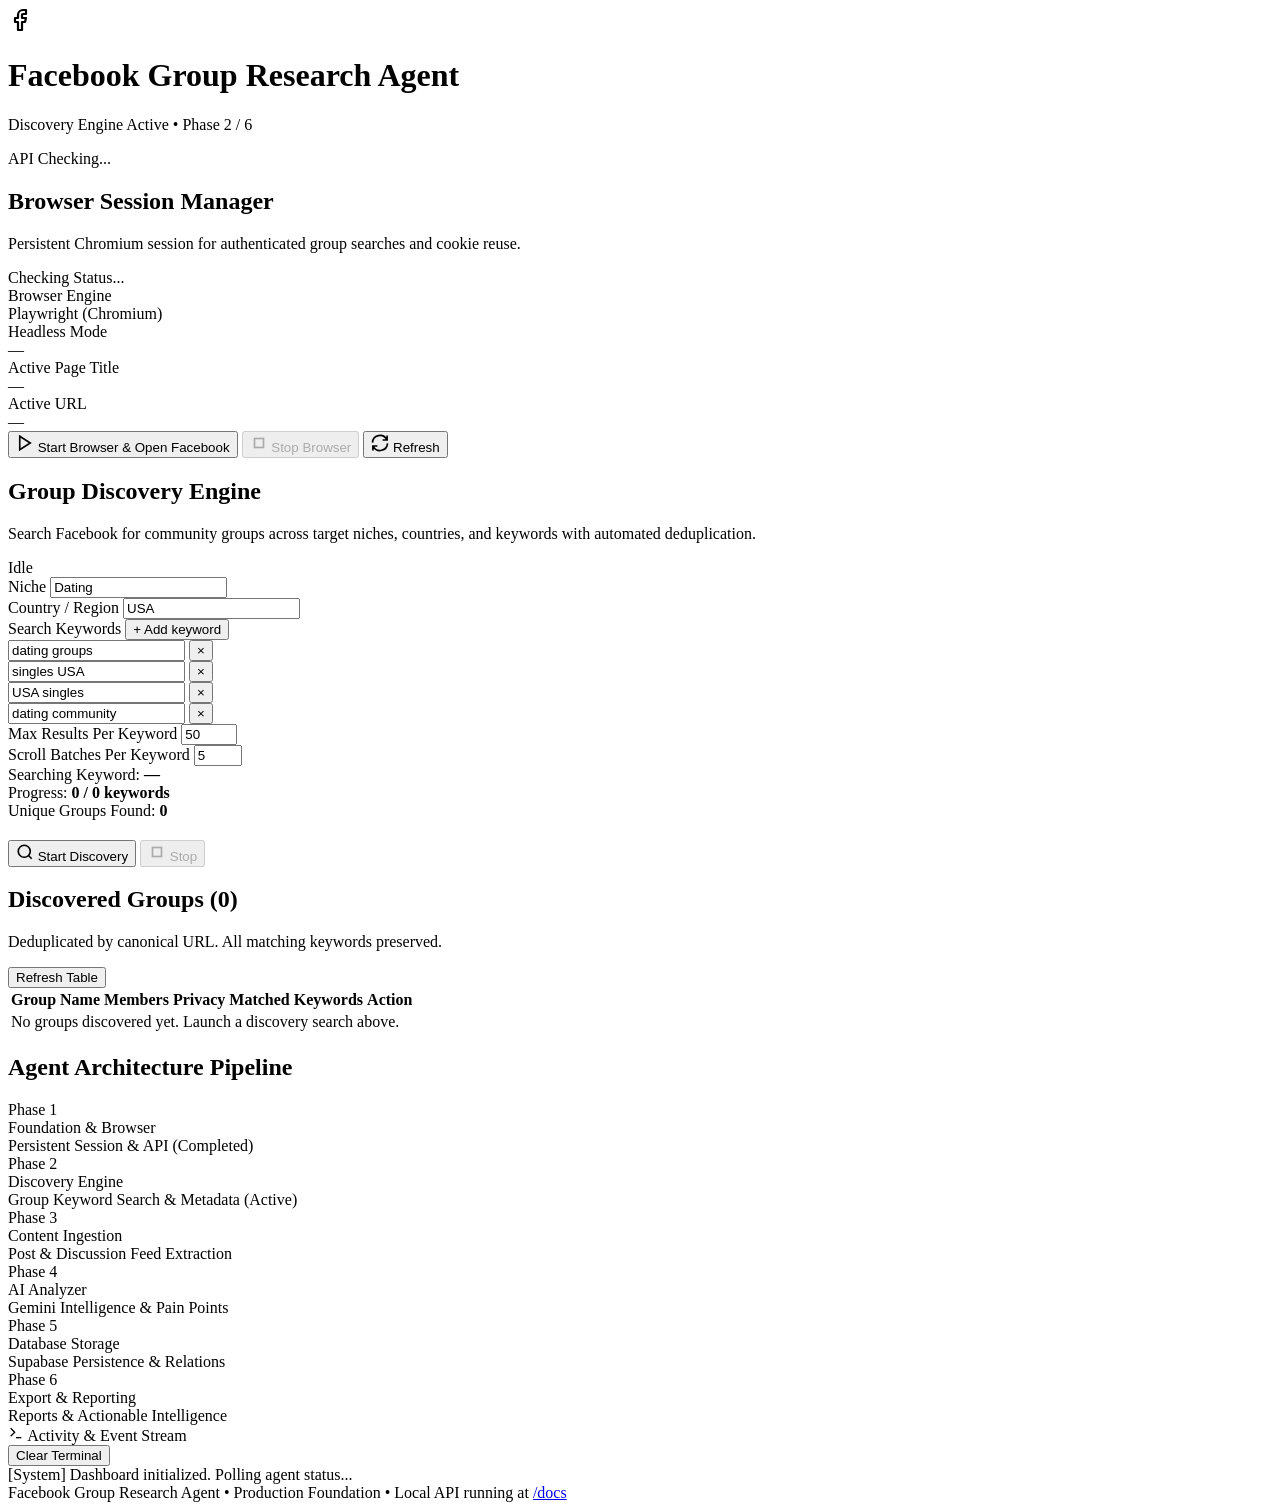
==== frontend/index.html @ 8c2fde2c "feat: Foundation and Facebook Group Discovery Engine (Prompt 1 & 2)" ====
<!DOCTYPE html>
<html lang="en">
<head>
  <meta charset="UTF-8">
  <meta name="viewport" content="width=device-width, initial-scale=1.0">
  <title>Facebook Group Research Agent - Control Dashboard</title>
  <link rel="preconnect" href="https://fonts.googleapis.com">
  <link rel="preconnect" href="https://fonts.gstatic.com" crossorigin>
  <link href="https://fonts.googleapis.com/css2?family=Plus+Jakarta+Sans:wght@400;500;600;700&family=JetBrains+Mono:wght@400;500&display=swap" rel="stylesheet">
  <link rel="stylesheet" href="/static/styles.css">
</head>
<body>
  <div class="app-layout">
    <!-- Header -->
    <header class="navbar">
      <div class="brand">
        <div class="brand-logo">
          <svg width="24" height="24" viewBox="0 0 24 24" fill="none" stroke="currentColor" stroke-width="2.2" stroke-linecap="round" stroke-linejoin="round">
            <path d="M18 2h-3a5 5 0 0 0-5 5v3H7v4h3v8h4v-8h3l1-4h-4V7a1 1 0 0 1 1-1h3z"></path>
          </svg>
        </div>
        <div>
          <h1 class="brand-title">Facebook Group Research Agent</h1>
          <p class="brand-subtitle">Discovery Engine Active • Phase 2 / 6</p>
        </div>
      </div>
      <div class="api-badge" id="api-health-badge">
        <span class="status-dot"></span>
        <span id="api-health-text">API Checking...</span>
      </div>
    </header>

    <!-- Main Content -->
    <main class="main-container">
      <!-- Browser Status Card (Prompt 1) -->
      <section class="card">
        <div class="card-header">
          <div>
            <h2 class="card-title">Browser Session Manager</h2>
            <p class="card-description">
              Persistent Chromium session for authenticated group searches and cookie reuse.
            </p>
          </div>
          <div class="badge-status" id="browser-indicator-badge">
            <span class="pulse-dot" id="pulse-dot"></span>
            <span id="browser-status-label">Checking Status...</span>
          </div>
        </div>

        <div class="metrics-grid">
          <div class="metric-box">
            <div class="metric-label">Browser Engine</div>
            <div class="metric-value">Playwright (Chromium)</div>
          </div>
          <div class="metric-box">
            <div class="metric-label">Headless Mode</div>
            <div class="metric-value" id="headless-status">—</div>
          </div>
          <div class="metric-box">
            <div class="metric-label">Active Page Title</div>
            <div class="metric-value truncate" id="active-title">—</div>
          </div>
          <div class="metric-box">
            <div class="metric-label">Active URL</div>
            <div class="metric-value truncate" id="active-url">—</div>
          </div>
        </div>

        <div class="action-bar">
          <button id="btn-start-browser" class="btn btn-primary">
            <svg width="18" height="18" viewBox="0 0 24 24" fill="none" stroke="currentColor" stroke-width="2.2">
              <polygon points="5 3 19 12 5 21 5 3"></polygon>
            </svg>
            <span>Start Browser & Open Facebook</span>
          </button>
          
          <button id="btn-stop-browser" class="btn btn-secondary" disabled>
            <svg width="18" height="18" viewBox="0 0 24 24" fill="none" stroke="currentColor" stroke-width="2.2">
              <rect x="6" y="6" width="12" height="12"></rect>
            </svg>
            <span>Stop Browser</span>
          </button>

          <button id="btn-refresh-status" class="btn btn-ghost">
            <svg width="18" height="18" viewBox="0 0 24 24" fill="none" stroke="currentColor" stroke-width="2.2">
              <path d="M21.5 2v6h-6M2.5 22v-6h6M2 11.5a10 10 0 0 1 18.8-4.3M22 12.5a10 10 0 0 1-18.8 4.2"/>
            </svg>
            <span>Refresh</span>
          </button>
        </div>
      </section>

      <!-- Group Discovery Configuration & Control (Prompt 2) -->
      <section class="card">
        <div class="card-header">
          <div>
            <h2 class="card-title">Group Discovery Engine</h2>
            <p class="card-description">
              Search Facebook for community groups across target niches, countries, and keywords with automated deduplication.
            </p>
          </div>
          <div class="badge-status" id="discovery-indicator-badge">
            <span class="pulse-dot" id="discovery-pulse-dot"></span>
            <span id="discovery-status-label">Idle</span>
          </div>
        </div>

        <form id="discovery-form" class="discovery-grid">
          <div class="form-group">
            <label class="form-label" for="input-niche">Niche</label>
            <input type="text" id="input-niche" class="form-input" placeholder="e.g. Dating, Fitness, Real Estate" value="Dating" required>
          </div>

          <div class="form-group">
            <label class="form-label" for="input-country">Country / Region</label>
            <input type="text" id="input-country" class="form-input" placeholder="e.g. USA, UK, Canada" value="USA" required>
          </div>

          <div class="form-group full-width">
            <div class="label-row">
              <label class="form-label">Search Keywords</label>
              <button type="button" id="btn-add-keyword" class="btn-text">+ Add keyword</button>
            </div>
            <div id="keywords-container" class="keywords-list">
              <div class="keyword-pill-item">
                <input type="text" class="form-input keyword-input" value="dating groups" required>
                <button type="button" class="btn-remove-kw" title="Remove">&times;</button>
              </div>
              <div class="keyword-pill-item">
                <input type="text" class="form-input keyword-input" value="singles USA" required>
                <button type="button" class="btn-remove-kw" title="Remove">&times;</button>
              </div>
              <div class="keyword-pill-item">
                <input type="text" class="form-input keyword-input" value="USA singles">
                <button type="button" class="btn-remove-kw" title="Remove">&times;</button>
              </div>
              <div class="keyword-pill-item">
                <input type="text" class="form-input keyword-input" value="dating community">
                <button type="button" class="btn-remove-kw" title="Remove">&times;</button>
              </div>
            </div>
          </div>

          <div class="form-group">
            <label class="form-label" for="input-max-results">Max Results Per Keyword</label>
            <input type="number" id="input-max-results" class="form-input" min="5" max="100" value="50">
          </div>

          <div class="form-group">
            <label class="form-label" for="input-scroll-count">Scroll Batches Per Keyword</label>
            <input type="number" id="input-scroll-count" class="form-input" min="1" max="20" value="5">
          </div>
        </form>

        <!-- Live Progress Banner -->
        <div id="discovery-progress-banner" class="progress-banner hidden">
          <div class="progress-details">
            <div>
              <span class="progress-sub">Searching Keyword:</span>
              <strong id="prog-current-keyword" class="progress-keyword">—</strong>
            </div>
            <div>
              <span class="progress-sub">Progress:</span>
              <strong id="prog-keywords-ratio">0 / 0 keywords</strong>
            </div>
            <div>
              <span class="progress-sub">Unique Groups Found:</span>
              <strong id="prog-groups-count" class="progress-count">0</strong>
            </div>
          </div>
          <div class="progress-track">
            <div id="progress-bar-fill" class="progress-fill" style="width: 0%;"></div>
          </div>
        </div>

        <div class="action-bar" style="margin-top: 1.25rem;">
          <button id="btn-start-discovery" class="btn btn-primary">
            <svg width="18" height="18" viewBox="0 0 24 24" fill="none" stroke="currentColor" stroke-width="2.2">
              <circle cx="11" cy="11" r="8"></circle>
              <line x1="21" y1="21" x2="16.65" y2="16.65"></line>
            </svg>
            <span>Start Discovery</span>
          </button>

          <button id="btn-stop-discovery" class="btn btn-secondary" disabled>
            <svg width="18" height="18" viewBox="0 0 24 24" fill="none" stroke="currentColor" stroke-width="2.2">
              <rect x="6" y="6" width="12" height="12"></rect>
            </svg>
            <span>Stop</span>
          </button>
        </div>
      </section>

      <!-- Discovered Groups Results Table -->
      <section class="card results-card">
        <div class="card-header">
          <div>
            <h2 class="card-title">Discovered Groups (<span id="results-count-badge">0</span>)</h2>
            <p class="card-description">
              Deduplicated by canonical URL. All matching keywords preserved.
            </p>
          </div>
          <button id="btn-refresh-results" class="btn-sm">Refresh Table</button>
        </div>

        <div class="table-container">
          <table class="data-table" id="groups-table">
            <thead>
              <tr>
                <th>Group Name</th>
                <th>Members</th>
                <th>Privacy</th>
                <th>Matched Keywords</th>
                <th>Action</th>
              </tr>
            </thead>
            <tbody id="groups-table-body">
              <tr class="empty-row">
                <td colspan="5">No groups discovered yet. Launch a discovery search above.</td>
              </tr>
            </tbody>
          </table>
        </div>
      </section>

      <!-- Architecture Pipeline Roadmap -->
      <section class="card roadmap-card">
        <h2 class="card-title">Agent Architecture Pipeline</h2>
        <div class="pipeline-steps">
          <div class="step-card completed">
            <div class="step-num">Phase 1</div>
            <div class="step-title">Foundation & Browser</div>
            <div class="step-desc">Persistent Session & API (Completed)</div>
          </div>
          <div class="step-card active">
            <div class="step-num">Phase 2</div>
            <div class="step-title">Discovery Engine</div>
            <div class="step-desc">Group Keyword Search & Metadata (Active)</div>
          </div>
          <div class="step-card upcoming">
            <div class="step-num">Phase 3</div>
            <div class="step-title">Content Ingestion</div>
            <div class="step-desc">Post & Discussion Feed Extraction</div>
          </div>
          <div class="step-card upcoming">
            <div class="step-num">Phase 4</div>
            <div class="step-title">AI Analyzer</div>
            <div class="step-desc">Gemini Intelligence & Pain Points</div>
          </div>
          <div class="step-card upcoming">
            <div class="step-num">Phase 5</div>
            <div class="step-title">Database Storage</div>
            <div class="step-desc">Supabase Persistence & Relations</div>
          </div>
          <div class="step-card upcoming">
            <div class="step-num">Phase 6</div>
            <div class="step-title">Export & Reporting</div>
            <div class="step-desc">Reports & Actionable Intelligence</div>
          </div>
        </div>
      </section>

      <!-- Live Terminal / Activity Log -->
      <section class="card terminal-card">
        <div class="terminal-header">
          <div class="terminal-title">
            <svg width="16" height="16" viewBox="0 0 24 24" fill="none" stroke="currentColor" stroke-width="2">
              <polyline points="4 17 10 11 4 5"></polyline>
              <line x1="12" y1="19" x2="20" y2="19"></line>
            </svg>
            <span>Activity & Event Stream</span>
          </div>
          <button id="btn-clear-logs" class="btn-sm">Clear Terminal</button>
        </div>
        <div id="terminal-output" class="terminal-body">
          <div class="log-entry info"><span class="log-time">[System]</span> Dashboard initialized. Polling agent status...</div>
        </div>
      </section>
    </main>

    <footer class="footer">
      Facebook Group Research Agent &bull; Production Foundation &bull; Local API running at <a href="/docs" target="_blank">/docs</a>
    </footer>
  </div>

  <script src="/static/app.js"></script>
</body>
</html>
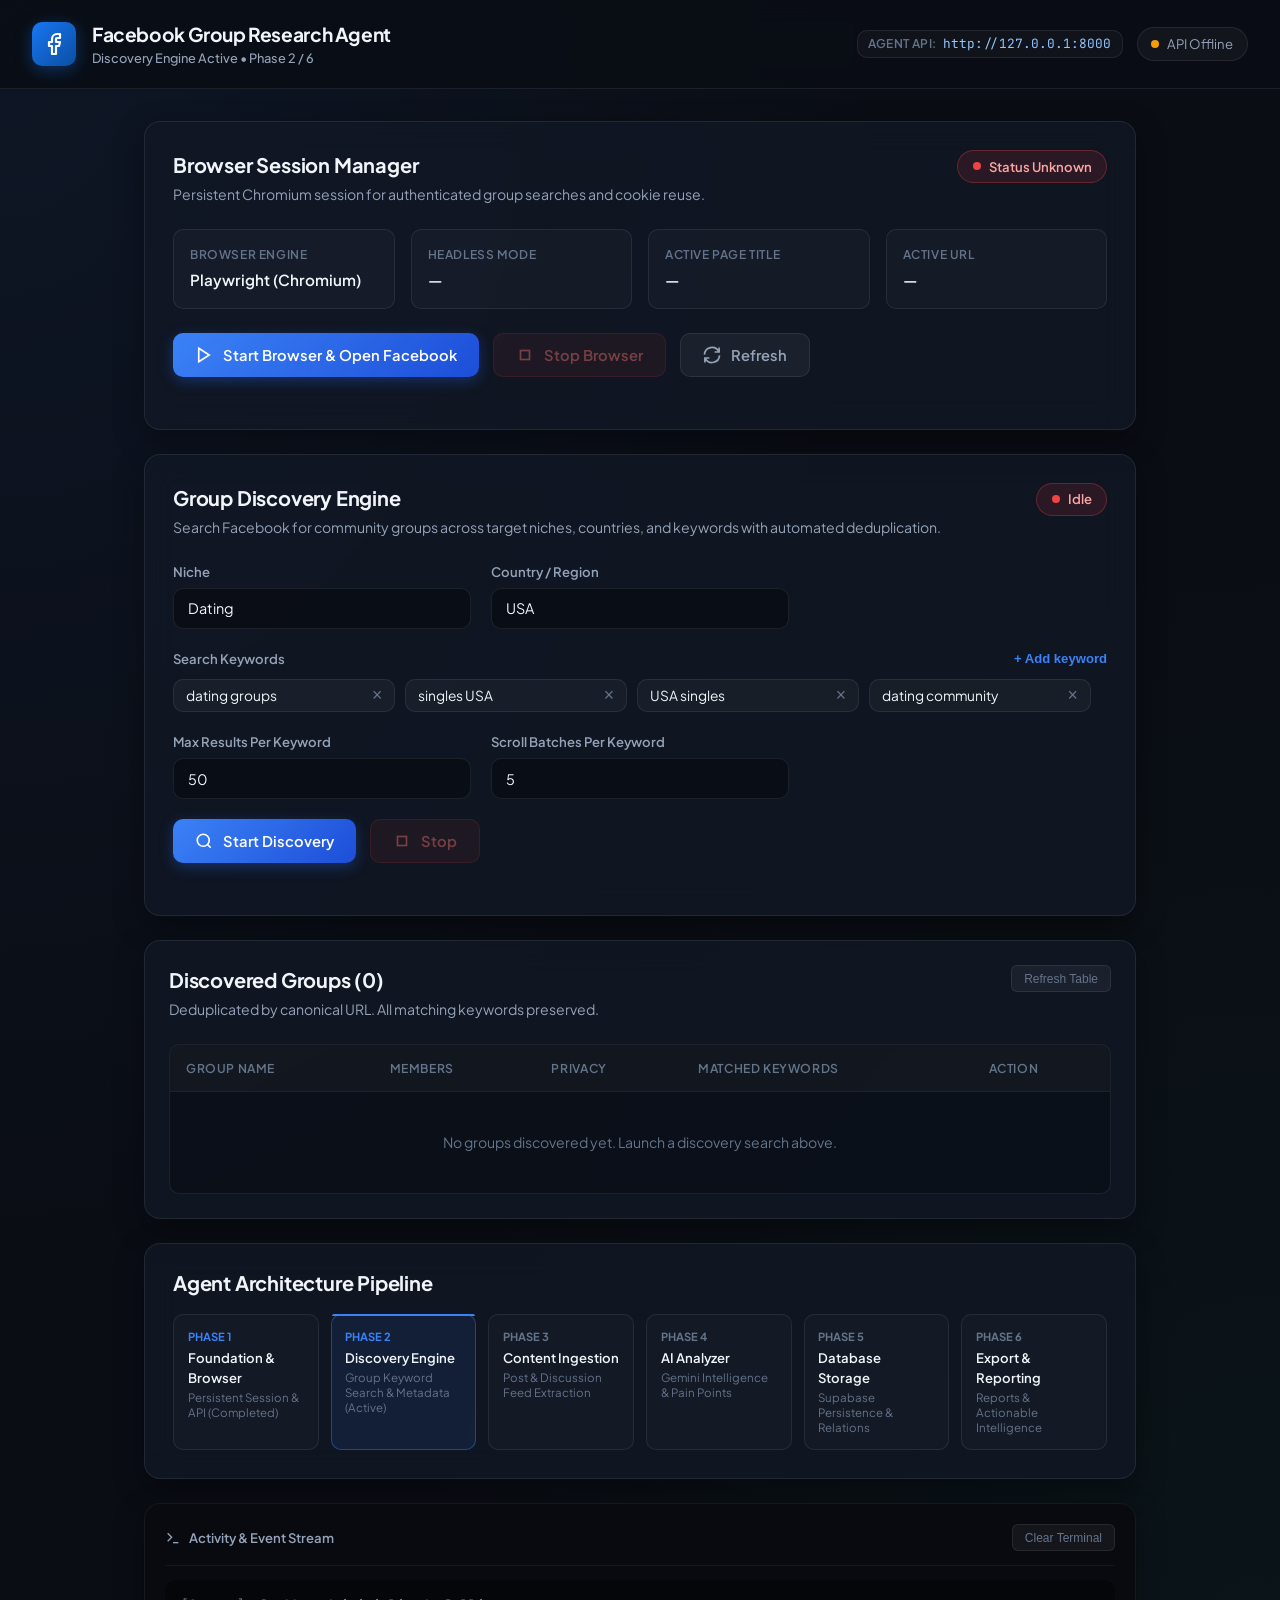
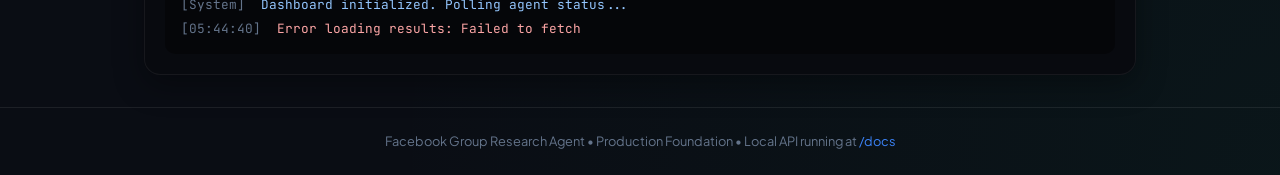
==== commit ccf60b4b: "fix(deployment): separate static frontend for Vercel and preserve persistent local browser agent" ====
--- a/frontend/index.html
+++ b/frontend/index.html
@@ -7,6 +7,7 @@
   <link rel="preconnect" href="https://fonts.googleapis.com">
   <link rel="preconnect" href="https://fonts.gstatic.com" crossorigin>
   <link href="https://fonts.googleapis.com/css2?family=Plus+Jakarta+Sans:wght@400;500;600;700&family=JetBrains+Mono:wght@400;500&display=swap" rel="stylesheet">
+  <link rel="stylesheet" href="styles.css">
   <link rel="stylesheet" href="/static/styles.css">
 </head>
 <body>
@@ -24,9 +25,15 @@
           <p class="brand-subtitle">Discovery Engine Active • Phase 2 / 6</p>
         </div>
       </div>
-      <div class="api-badge" id="api-health-badge">
-        <span class="status-dot"></span>
-        <span id="api-health-text">API Checking...</span>
+      <div class="header-controls">
+        <div class="api-endpoint-config">
+          <label for="input-api-base" class="api-label">Agent API:</label>
+          <input type="text" id="input-api-base" class="api-input" value="" placeholder="http://127.0.0.1:8000" title="Address of your local running agent server">
+        </div>
+        <div class="api-badge" id="api-health-badge">
+          <span class="status-dot"></span>
+          <span id="api-health-text">API Checking...</span>
+        </div>
       </div>
     </header>
 
@@ -283,6 +290,14 @@
     </footer>
   </div>
 
-  <script src="/static/app.js"></script>
+  <script src="app.js"></script>
+  <script>
+    // Fallback if not loaded via relative path
+    if (typeof checkHealth === 'undefined') {
+      const s = document.createElement('script');
+      s.src = '/static/app.js';
+      document.body.appendChild(s);
+    }
+  </script>
 </body>
 </html>
--- a/frontend/styles.css
+++ b/frontend/styles.css
@@ -0,0 +1,800 @@
+:root {
+  --bg-primary: #0a0d14;
+  --bg-secondary: #101622;
+  --bg-card: rgba(18, 24, 38, 0.75);
+  --border-subtle: rgba(255, 255, 255, 0.08);
+  --border-active: rgba(59, 130, 246, 0.4);
+  
+  --text-main: #f1f5f9;
+  --text-muted: #94a3b8;
+  --text-dim: #64748b;
+
+  --accent-blue: #3b82f6;
+  --accent-blue-hover: #2563eb;
+  --accent-cyan: #06b6d4;
+  --accent-green: #10b981;
+  --accent-red: #ef4444;
+  --accent-amber: #f59e0b;
+
+  --font-sans: 'Plus Jakarta Sans', -apple-system, BlinkMacSystemFont, sans-serif;
+  --font-mono: 'JetBrains Mono', monospace;
+  --radius-lg: 16px;
+  --radius-md: 10px;
+  --radius-sm: 6px;
+  --transition: all 0.2s cubic-bezier(0.16, 1, 0.3, 1);
+}
+
+* {
+  box-sizing: border-box;
+  margin: 0;
+  padding: 0;
+}
+
+body {
+  font-family: var(--font-sans);
+  background-color: var(--bg-primary);
+  background-image: 
+    radial-gradient(at 0% 0%, rgba(59, 130, 246, 0.08) 0px, transparent 50%),
+    radial-gradient(at 100% 100%, rgba(16, 185, 129, 0.05) 0px, transparent 50%);
+  color: var(--text-main);
+  min-height: 100vh;
+  line-height: 1.5;
+  -webkit-font-smoothing: antialiased;
+}
+
+.app-layout {
+  display: flex;
+  flex-direction: column;
+  min-height: 100vh;
+}
+
+/* Navbar */
+.navbar {
+  display: flex;
+  justify-content: space-between;
+  align-items: center;
+  padding: 1.25rem 2rem;
+  background: rgba(10, 13, 20, 0.85);
+  backdrop-filter: blur(12px);
+  border-bottom: 1px solid var(--border-subtle);
+  position: sticky;
+  top: 0;
+  z-index: 50;
+}
+
+.brand {
+  display: flex;
+  align-items: center;
+  gap: 1rem;
+}
+
+.brand-logo {
+  width: 44px;
+  height: 44px;
+  background: linear-gradient(135deg, #1877f2 0%, #0a4ea3 100%);
+  border-radius: var(--radius-md);
+  display: flex;
+  align-items: center;
+  justify-content: center;
+  color: #fff;
+  box-shadow: 0 4px 16px rgba(24, 119, 242, 0.35);
+}
+
+.brand-title {
+  font-size: 1.2rem;
+  font-weight: 700;
+  letter-spacing: -0.02em;
+}
+
+.brand-subtitle {
+  font-size: 0.8rem;
+  color: var(--text-muted);
+  font-weight: 500;
+}
+
+.header-controls {
+  display: flex;
+  align-items: center;
+  gap: 0.85rem;
+  flex-wrap: wrap;
+}
+
+.api-endpoint-config {
+  display: inline-flex;
+  align-items: center;
+  gap: 0.4rem;
+  background: rgba(255, 255, 255, 0.03);
+  border: 1px solid var(--border-subtle);
+  border-radius: var(--radius-md);
+  padding: 0.25rem 0.6rem;
+}
+
+.api-label {
+  font-size: 0.75rem;
+  color: var(--text-dim);
+  font-weight: 600;
+  text-transform: uppercase;
+  letter-spacing: 0.03em;
+}
+
+.api-input {
+  background: transparent;
+  border: none;
+  color: #93c5fd;
+  font-family: var(--font-mono);
+  font-size: 0.8rem;
+  outline: none;
+  width: 170px;
+}
+
+.api-badge {
+  display: inline-flex;
+  align-items: center;
+  gap: 0.5rem;
+  background: rgba(255, 255, 255, 0.04);
+  border: 1px solid var(--border-subtle);
+  padding: 0.4rem 0.85rem;
+  border-radius: 9999px;
+  font-size: 0.82rem;
+  color: var(--text-muted);
+}
+
+.status-dot {
+  width: 8px;
+  height: 8px;
+  border-radius: 50%;
+  background-color: var(--accent-amber);
+}
+
+.status-dot.active {
+  background-color: var(--accent-green);
+  box-shadow: 0 0 10px rgba(16, 185, 129, 0.8);
+}
+
+/* Main Container */
+.main-container {
+  flex: 1;
+  max-width: 1040px;
+  width: 100%;
+  margin: 2rem auto;
+  padding: 0 1.5rem;
+  display: flex;
+  flex-direction: column;
+  gap: 1.5rem;
+}
+
+/* Card Common */
+.card {
+  background: var(--bg-card);
+  border: 1px solid var(--border-subtle);
+  border-radius: var(--radius-lg);
+  padding: 1.75rem;
+  backdrop-filter: blur(16px);
+  box-shadow: 0 10px 30px rgba(0, 0, 0, 0.35);
+  transition: var(--transition);
+}
+
+.card:hover {
+  border-color: rgba(255, 255, 255, 0.12);
+}
+
+.card-header {
+  display: flex;
+  justify-content: space-between;
+  align-items: flex-start;
+  margin-bottom: 1.5rem;
+}
+
+.card-title {
+  font-size: 1.25rem;
+  font-weight: 700;
+  letter-spacing: -0.01em;
+}
+
+.card-description {
+  font-size: 0.88rem;
+  color: var(--text-muted);
+  margin-top: 0.25rem;
+}
+
+/* Status Badge */
+.badge-status {
+  display: inline-flex;
+  align-items: center;
+  gap: 0.5rem;
+  background: rgba(239, 68, 68, 0.12);
+  border: 1px solid rgba(239, 68, 68, 0.3);
+  color: #fca5a5;
+  padding: 0.35rem 0.9rem;
+  border-radius: 9999px;
+  font-size: 0.82rem;
+  font-weight: 600;
+}
+
+.badge-status.running {
+  background: rgba(16, 185, 129, 0.15);
+  border-color: rgba(16, 185, 129, 0.4);
+  color: #6ee7b7;
+}
+
+.pulse-dot {
+  width: 8px;
+  height: 8px;
+  border-radius: 50%;
+  background-color: var(--accent-red);
+}
+
+.badge-status.running .pulse-dot {
+  background-color: var(--accent-green);
+  box-shadow: 0 0 10px var(--accent-green);
+  animation: pulse 2s infinite;
+}
+
+@keyframes pulse {
+  0% { transform: scale(0.95); box-shadow: 0 0 0 0 rgba(16, 185, 129, 0.7); }
+  70% { transform: scale(1); box-shadow: 0 0 0 6px rgba(16, 185, 129, 0); }
+  100% { transform: scale(0.95); box-shadow: 0 0 0 0 rgba(16, 185, 129, 0); }
+}
+
+/* Metrics Grid */
+.metrics-grid {
+  display: grid;
+  grid-template-columns: repeat(auto-fit, minmax(200px, 1fr));
+  gap: 1rem;
+  margin-bottom: 1.5rem;
+}
+
+.metric-box {
+  background: rgba(255, 255, 255, 0.025);
+  border: 1px solid var(--border-subtle);
+  border-radius: var(--radius-md);
+  padding: 1rem;
+}
+
+.metric-label {
+  font-size: 0.75rem;
+  color: var(--text-dim);
+  text-transform: uppercase;
+  letter-spacing: 0.05em;
+  font-weight: 600;
+  margin-bottom: 0.3rem;
+}
+
+.metric-value {
+  font-size: 0.95rem;
+  font-weight: 600;
+  color: var(--text-main);
+}
+
+.truncate {
+  white-space: nowrap;
+  overflow: hidden;
+  text-overflow: ellipsis;
+}
+
+/* Action Bar */
+.action-bar {
+  display: flex;
+  flex-wrap: wrap;
+  gap: 0.85rem;
+  margin-bottom: 1.5rem;
+}
+
+.btn {
+  display: inline-flex;
+  align-items: center;
+  gap: 0.6rem;
+  padding: 0.75rem 1.4rem;
+  font-size: 0.92rem;
+  font-weight: 600;
+  font-family: inherit;
+  border-radius: var(--radius-md);
+  cursor: pointer;
+  border: none;
+  transition: var(--transition);
+}
+
+.btn:disabled {
+  opacity: 0.45;
+  cursor: not-allowed;
+  pointer-events: none;
+}
+
+.btn-primary {
+  background: linear-gradient(135deg, var(--accent-blue) 0%, #1d4ed8 100%);
+  color: #fff;
+  box-shadow: 0 4px 14px rgba(37, 99, 235, 0.35);
+}
+
+.btn-primary:hover:not(:disabled) {
+  background: linear-gradient(135deg, #2563eb 0%, #1e40af 100%);
+  transform: translateY(-1px);
+  box-shadow: 0 6px 20px rgba(37, 99, 235, 0.45);
+}
+
+.btn-secondary {
+  background: rgba(239, 68, 68, 0.15);
+  border: 1px solid rgba(239, 68, 68, 0.3);
+  color: #f87171;
+}
+
+.btn-secondary:hover:not(:disabled) {
+  background: rgba(239, 68, 68, 0.25);
+  transform: translateY(-1px);
+}
+
+.btn-ghost {
+  background: rgba(255, 255, 255, 0.05);
+  border: 1px solid var(--border-subtle);
+  color: var(--text-muted);
+}
+
+.btn-ghost:hover {
+  background: rgba(255, 255, 255, 0.1);
+  color: var(--text-main);
+}
+
+.btn-sm {
+  background: rgba(255, 255, 255, 0.05);
+  border: 1px solid var(--border-subtle);
+  color: var(--text-dim);
+  padding: 0.35rem 0.75rem;
+  font-size: 0.75rem;
+  border-radius: var(--radius-sm);
+  cursor: pointer;
+  transition: var(--transition);
+}
+
+.btn-sm:hover {
+  background: rgba(255, 255, 255, 0.1);
+  color: var(--text-main);
+}
+
+/* Notice Box */
+.notice-box {
+  display: flex;
+  gap: 0.85rem;
+  background: rgba(59, 130, 246, 0.08);
+  border: 1px solid rgba(59, 130, 246, 0.25);
+  border-radius: var(--radius-md);
+  padding: 0.9rem 1.15rem;
+  font-size: 0.85rem;
+  line-height: 1.5;
+  color: #bfdbfe;
+}
+
+.notice-icon {
+  font-size: 1.2rem;
+  line-height: 1;
+}
+
+.notice-text code {
+  background: rgba(0, 0, 0, 0.3);
+  padding: 0.1rem 0.4rem;
+  border-radius: 4px;
+  font-family: var(--font-mono);
+  font-size: 0.8rem;
+  color: #93c5fd;
+}
+
+/* Roadmap Pipeline */
+.roadmap-card {
+  padding-top: 1.5rem;
+}
+
+.pipeline-steps {
+  display: grid;
+  grid-template-columns: repeat(auto-fit, minmax(140px, 1fr));
+  gap: 0.75rem;
+  margin-top: 1rem;
+}
+
+.step-card {
+  background: rgba(255, 255, 255, 0.02);
+  border: 1px solid var(--border-subtle);
+  border-radius: var(--radius-md);
+  padding: 0.85rem;
+  position: relative;
+  transition: var(--transition);
+}
+
+.step-card.active {
+  background: rgba(59, 130, 246, 0.1);
+  border-color: rgba(59, 130, 246, 0.4);
+}
+
+.step-card.active::before {
+  content: "";
+  position: absolute;
+  top: -1px;
+  left: 0;
+  right: 0;
+  height: 2px;
+  background: var(--accent-blue);
+  border-radius: 4px 4px 0 0;
+}
+
+.step-num {
+  font-size: 0.7rem;
+  font-weight: 700;
+  color: var(--accent-blue);
+  text-transform: uppercase;
+  margin-bottom: 0.2rem;
+}
+
+.step-card.upcoming .step-num {
+  color: var(--text-dim);
+}
+
+.step-title {
+  font-size: 0.82rem;
+  font-weight: 600;
+  color: var(--text-main);
+  margin-bottom: 0.2rem;
+}
+
+.step-desc {
+  font-size: 0.72rem;
+  color: var(--text-dim);
+  line-height: 1.3;
+}
+
+/* Terminal Card */
+.terminal-card {
+  padding: 1.25rem;
+  background: #080a0f;
+  border-color: rgba(255, 255, 255, 0.06);
+}
+
+.terminal-header {
+  display: flex;
+  justify-content: space-between;
+  align-items: center;
+  padding-bottom: 0.85rem;
+  border-bottom: 1px solid rgba(255, 255, 255, 0.06);
+  margin-bottom: 0.85rem;
+}
+
+.terminal-title {
+  display: flex;
+  align-items: center;
+  gap: 0.5rem;
+  font-size: 0.82rem;
+  font-weight: 600;
+  color: var(--text-muted);
+}
+
+.terminal-body {
+  font-family: var(--font-mono);
+  font-size: 0.8rem;
+  background: rgba(0, 0, 0, 0.4);
+  padding: 1rem;
+  border-radius: var(--radius-md);
+  max-height: 220px;
+  overflow-y: auto;
+  display: flex;
+  flex-direction: column;
+  gap: 0.4rem;
+}
+
+.log-entry {
+  line-height: 1.4;
+  word-break: break-all;
+}
+
+.log-time {
+  color: var(--text-dim);
+  margin-right: 0.5rem;
+}
+
+.log-entry.info {
+  color: #93c5fd;
+}
+
+.log-entry.success {
+  color: #86efac;
+}
+
+.log-entry.error {
+  color: #fca5a5;
+}
+
+.log-entry.warning {
+  color: #fde047;
+}
+
+/* Footer */
+.footer {
+  text-align: center;
+  padding: 1.5rem;
+  font-size: 0.8rem;
+  color: var(--text-dim);
+  border-top: 1px solid var(--border-subtle);
+}
+
+.footer a {
+  color: var(--accent-blue);
+  text-decoration: none;
+}
+
+.footer a:hover {
+  text-decoration: underline;
+}
+
+/* =========================================
+   Discovery UI Styles (Prompt 2)
+   ========================================= */
+
+.discovery-grid {
+  display: grid;
+  grid-template-columns: repeat(auto-fit, minmax(220px, 1fr));
+  gap: 1.25rem;
+  margin-top: 1rem;
+}
+
+.form-group {
+  display: flex;
+  flex-direction: column;
+  gap: 0.4rem;
+}
+
+.form-group.full-width {
+  grid-column: 1 / -1;
+}
+
+.label-row {
+  display: flex;
+  justify-content: space-between;
+  align-items: center;
+}
+
+.form-label {
+  font-size: 0.82rem;
+  font-weight: 600;
+  color: var(--text-muted);
+}
+
+.btn-text {
+  background: none;
+  border: none;
+  color: var(--accent-blue);
+  font-size: 0.82rem;
+  font-weight: 600;
+  cursor: pointer;
+  padding: 0;
+  transition: var(--transition);
+}
+
+.btn-text:hover {
+  color: #60a5fa;
+  text-decoration: underline;
+}
+
+.form-input {
+  background: rgba(0, 0, 0, 0.35);
+  border: 1px solid var(--border-subtle);
+  border-radius: var(--radius-md);
+  padding: 0.65rem 0.9rem;
+  font-size: 0.9rem;
+  color: var(--text-main);
+  font-family: inherit;
+  outline: none;
+  transition: var(--transition);
+}
+
+.form-input:focus {
+  border-color: var(--accent-blue);
+  box-shadow: 0 0 0 3px rgba(59, 130, 246, 0.2);
+}
+
+/* Keywords dynamic list */
+.keywords-list {
+  display: flex;
+  flex-wrap: wrap;
+  gap: 0.6rem;
+  margin-top: 0.25rem;
+}
+
+.keyword-pill-item {
+  display: inline-flex;
+  align-items: center;
+  background: rgba(255, 255, 255, 0.04);
+  border: 1px solid var(--border-subtle);
+  border-radius: var(--radius-md);
+  padding: 0.2rem 0.4rem 0.2rem 0.75rem;
+  gap: 0.4rem;
+}
+
+.keyword-pill-item .keyword-input {
+  background: transparent;
+  border: none;
+  color: var(--text-main);
+  font-size: 0.86rem;
+  padding: 0.25rem 0;
+  min-width: 130px;
+  outline: none;
+}
+
+.btn-remove-kw {
+  background: none;
+  border: none;
+  color: var(--text-dim);
+  font-size: 1.1rem;
+  cursor: pointer;
+  line-height: 1;
+  padding: 0.2rem 0.35rem;
+  border-radius: 4px;
+  transition: var(--transition);
+}
+
+.btn-remove-kw:hover {
+  color: var(--accent-red);
+  background: rgba(239, 68, 68, 0.15);
+}
+
+/* Progress Banner */
+.progress-banner {
+  background: rgba(59, 130, 246, 0.09);
+  border: 1px solid rgba(59, 130, 246, 0.3);
+  border-radius: var(--radius-md);
+  padding: 1rem 1.25rem;
+  margin-top: 1.25rem;
+  transition: var(--transition);
+}
+
+.progress-banner.hidden {
+  display: none;
+}
+
+.progress-details {
+  display: flex;
+  flex-wrap: wrap;
+  justify-content: space-between;
+  gap: 1rem;
+  font-size: 0.85rem;
+  margin-bottom: 0.75rem;
+}
+
+.progress-sub {
+  color: var(--text-dim);
+  margin-right: 0.35rem;
+}
+
+.progress-keyword {
+  color: #93c5fd;
+  font-weight: 600;
+}
+
+.progress-count {
+  color: var(--accent-green);
+  font-weight: 700;
+}
+
+.progress-track {
+  width: 100%;
+  height: 6px;
+  background: rgba(255, 255, 255, 0.08);
+  border-radius: 999px;
+  overflow: hidden;
+}
+
+.progress-fill {
+  height: 100%;
+  background: linear-gradient(90deg, var(--accent-blue) 0%, var(--accent-cyan) 100%);
+  border-radius: 999px;
+  transition: width 0.3s ease;
+}
+
+/* Results Table */
+.results-card {
+  padding: 1.5rem;
+}
+
+.table-container {
+  overflow-x: auto;
+  border: 1px solid var(--border-subtle);
+  border-radius: var(--radius-md);
+  background: rgba(0, 0, 0, 0.25);
+  margin-top: 1rem;
+}
+
+.data-table {
+  width: 100%;
+  border-collapse: collapse;
+  text-align: left;
+  font-size: 0.88rem;
+}
+
+.data-table th {
+  background: rgba(255, 255, 255, 0.03);
+  padding: 0.85rem 1rem;
+  color: var(--text-dim);
+  font-weight: 600;
+  font-size: 0.76rem;
+  text-transform: uppercase;
+  letter-spacing: 0.05em;
+  border-bottom: 1px solid var(--border-subtle);
+}
+
+.data-table td {
+  padding: 0.9rem 1rem;
+  border-bottom: 1px solid var(--border-subtle);
+  color: var(--text-main);
+  vertical-align: middle;
+}
+
+.data-table tr:last-child td {
+  border-bottom: none;
+}
+
+.data-table tr:hover:not(.empty-row) {
+  background: rgba(255, 255, 255, 0.02);
+}
+
+.empty-row td {
+  text-align: center;
+  color: var(--text-dim);
+  padding: 2.5rem 1rem;
+}
+
+.privacy-tag {
+  display: inline-flex;
+  align-items: center;
+  padding: 0.2rem 0.55rem;
+  border-radius: 999px;
+  font-size: 0.72rem;
+  font-weight: 600;
+  text-transform: uppercase;
+}
+
+.privacy-tag.public {
+  background: rgba(16, 185, 129, 0.15);
+  color: #6ee7b7;
+  border: 1px solid rgba(16, 185, 129, 0.3);
+}
+
+.privacy-tag.private {
+  background: rgba(245, 158, 11, 0.15);
+  color: #fcd34d;
+  border: 1px solid rgba(245, 158, 11, 0.3);
+}
+
+.privacy-tag.unknown {
+  background: rgba(255, 255, 255, 0.05);
+  color: var(--text-dim);
+  border: 1px solid var(--border-subtle);
+}
+
+.keywords-badge-list {
+  display: flex;
+  flex-wrap: wrap;
+  gap: 0.3rem;
+}
+
+.kw-badge {
+  background: rgba(59, 130, 246, 0.12);
+  color: #bfdbfe;
+  padding: 0.15rem 0.45rem;
+  border-radius: 4px;
+  font-size: 0.74rem;
+  font-weight: 500;
+}
+
+.btn-table-action {
+  display: inline-flex;
+  align-items: center;
+  gap: 0.35rem;
+  color: var(--accent-blue);
+  text-decoration: none;
+  font-weight: 600;
+  font-size: 0.8rem;
+  padding: 0.35rem 0.7rem;
+  border-radius: var(--radius-sm);
+  background: rgba(59, 130, 246, 0.1);
+  transition: var(--transition);
+}
+
+.btn-table-action:hover {
+  background: rgba(59, 130, 246, 0.22);
+  color: #60a5fa;
+}
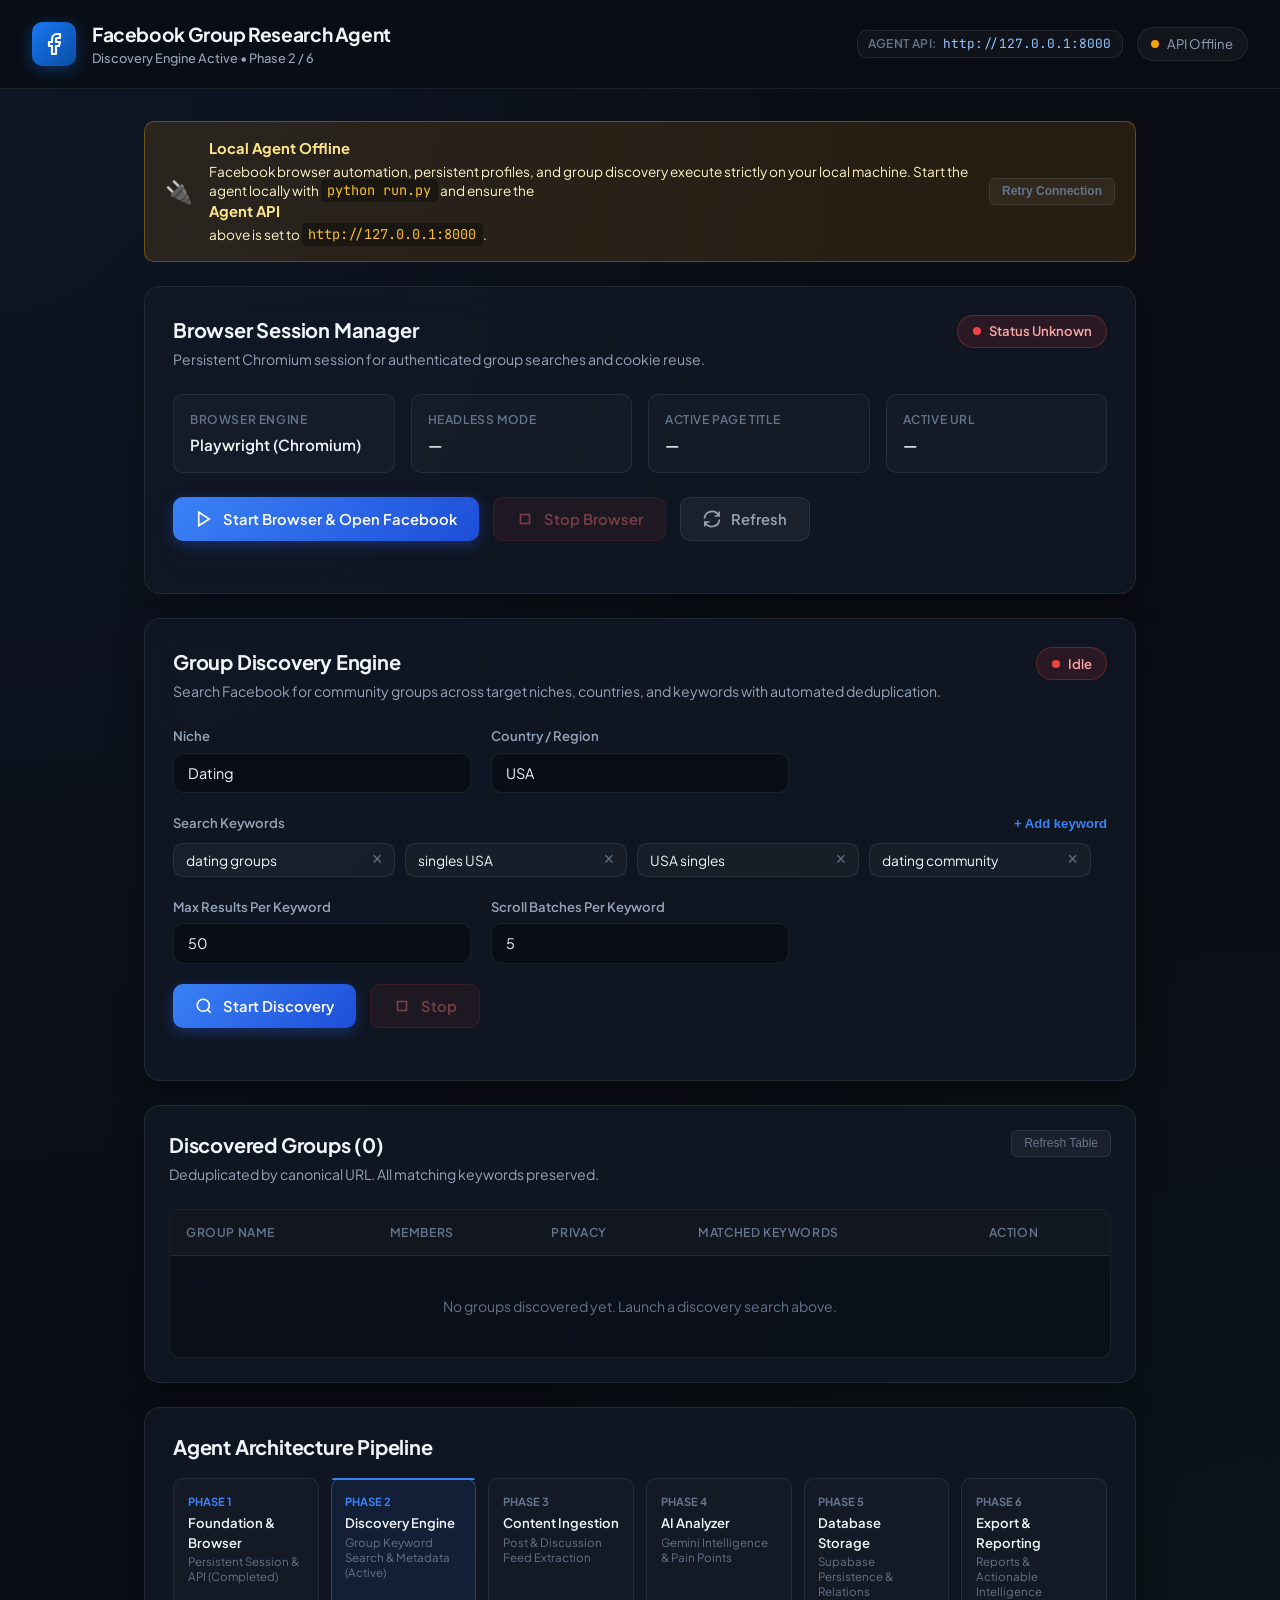
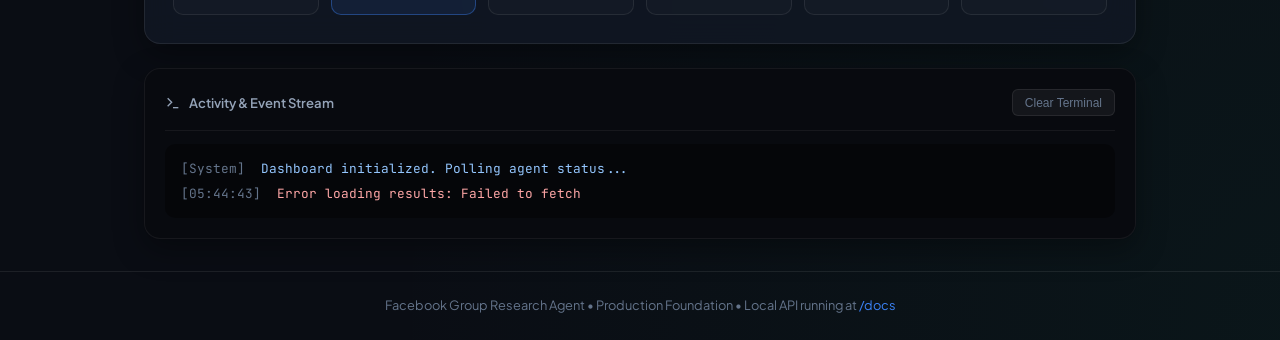
==== commit 1966dd99: "fix(vercel): configure pure static output directory to eliminate serverless function invocation fail" ====
--- a/frontend/index.html
+++ b/frontend/index.html
@@ -39,6 +39,19 @@
 
     <!-- Main Content -->
     <main class="main-container">
+      <!-- Local Agent Connection Alert (Displayed when frontend is on Vercel and local agent is offline) -->
+      <div id="agent-offline-alert" class="agent-offline-banner hidden">
+        <div class="offline-icon">🔌</div>
+        <div class="offline-content">
+          <strong>Local Agent Offline</strong>
+          <p>
+            Facebook browser automation, persistent profiles, and group discovery execute strictly on your local machine.
+            Start the agent locally with <code>python run.py</code> and ensure the <strong>Agent API</strong> above is set to <code>http://127.0.0.1:8000</code>.
+          </p>
+        </div>
+        <button id="btn-retry-agent-conn" class="btn-sm btn-retry">Retry Connection</button>
+      </div>
+
       <!-- Browser Status Card (Prompt 1) -->
       <section class="card">
         <div class="card-header">
--- a/frontend/styles.css
+++ b/frontend/styles.css
@@ -163,6 +163,61 @@
   gap: 1.5rem;
 }
 
+/* Agent Offline Banner */
+.agent-offline-banner {
+  display: flex;
+  align-items: center;
+  gap: 1rem;
+  background: rgba(245, 158, 11, 0.12);
+  border: 1px solid rgba(245, 158, 11, 0.35);
+  border-radius: var(--radius-md);
+  padding: 1rem 1.25rem;
+  color: #fef3c7;
+  font-size: 0.85rem;
+  line-height: 1.4;
+}
+
+.agent-offline-banner.hidden {
+  display: none;
+}
+
+.offline-icon {
+  font-size: 1.4rem;
+  line-height: 1;
+}
+
+.offline-content {
+  flex: 1;
+}
+
+.offline-content strong {
+  display: block;
+  font-size: 0.92rem;
+  color: #fde68a;
+  margin-bottom: 0.2rem;
+}
+
+.offline-content code {
+  background: rgba(0, 0, 0, 0.35);
+  padding: 0.15rem 0.4rem;
+  border-radius: 4px;
+  color: #fbbf24;
+  font-family: var(--font-mono);
+}
+
+.btn-retry {
+  background: rgba(245, 158, 11, 0.2);
+  border: 1px solid rgba(245, 158, 11, 0.4);
+  color: #fef3c7;
+  font-weight: 600;
+  cursor: pointer;
+  white-space: nowrap;
+}
+
+.btn-retry:hover {
+  background: rgba(245, 158, 11, 0.35);
+}
+
 /* Card Common */
 .card {
   background: var(--bg-card);
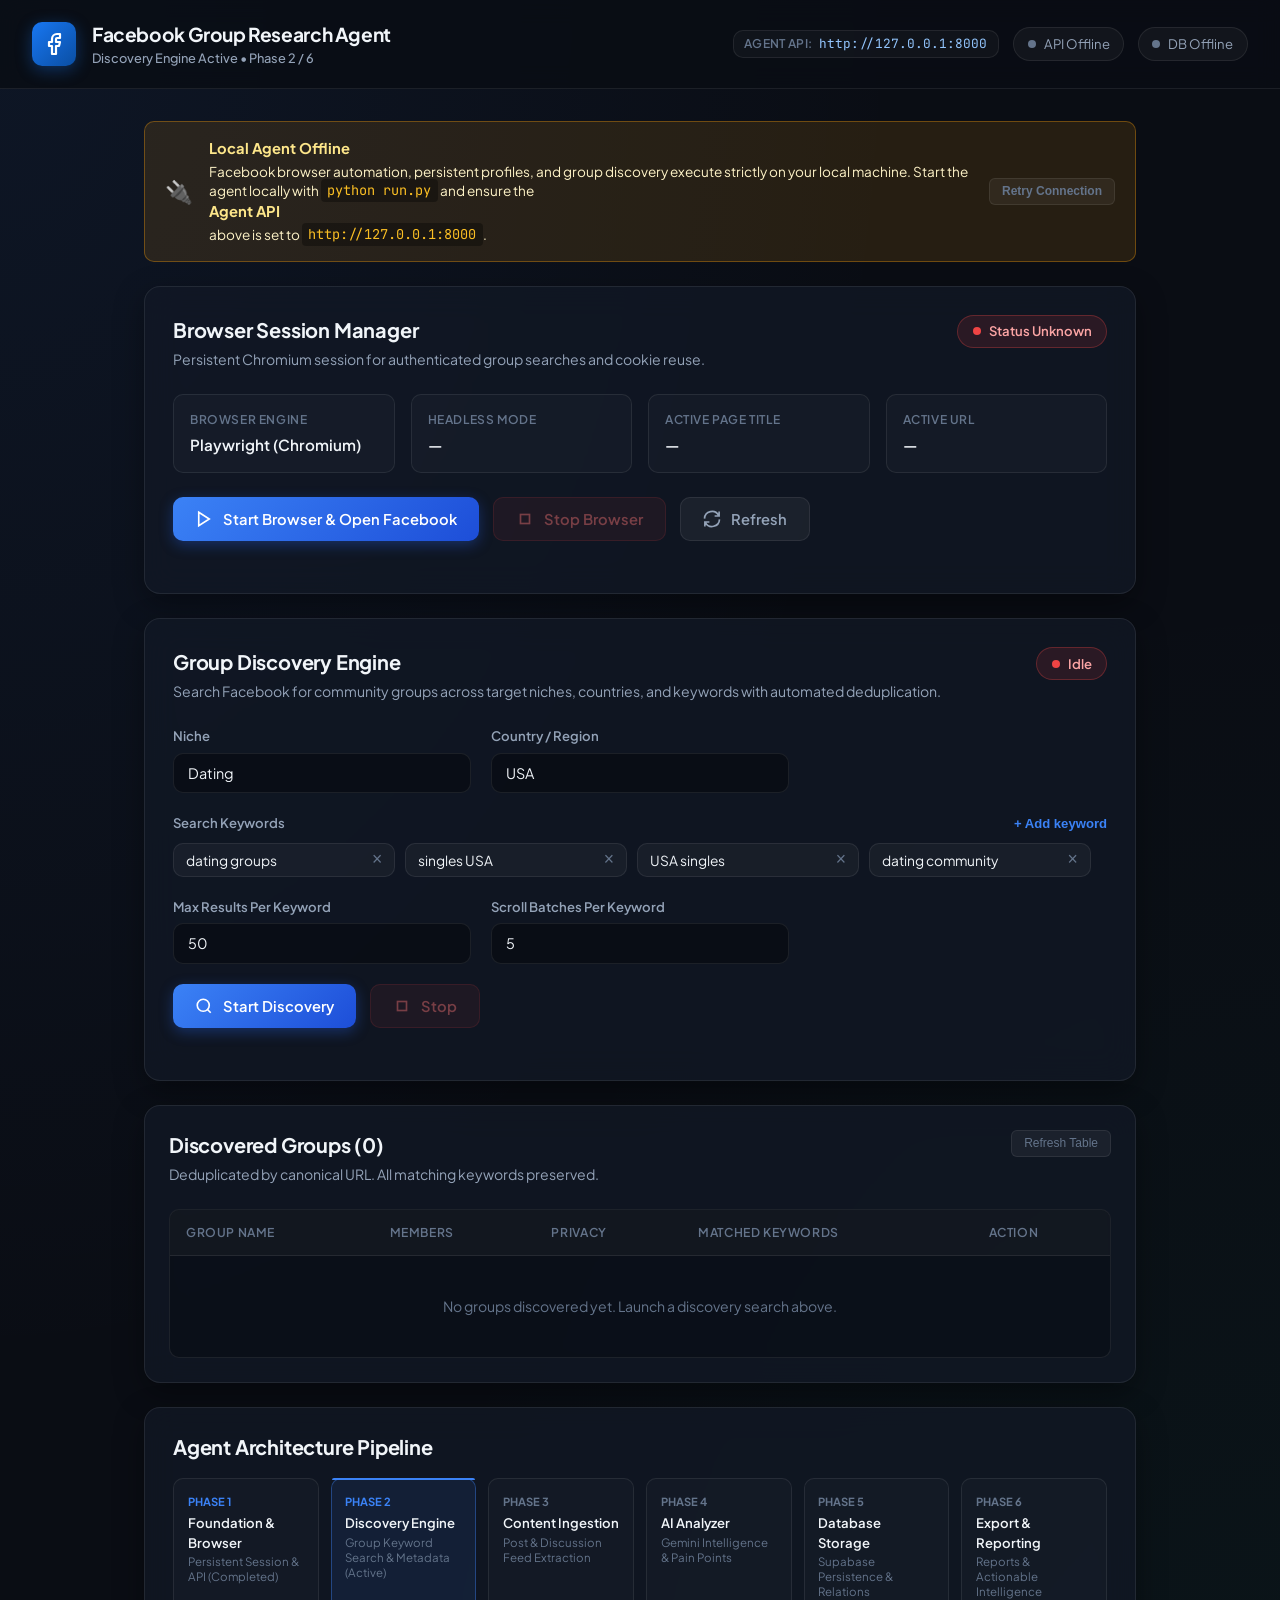
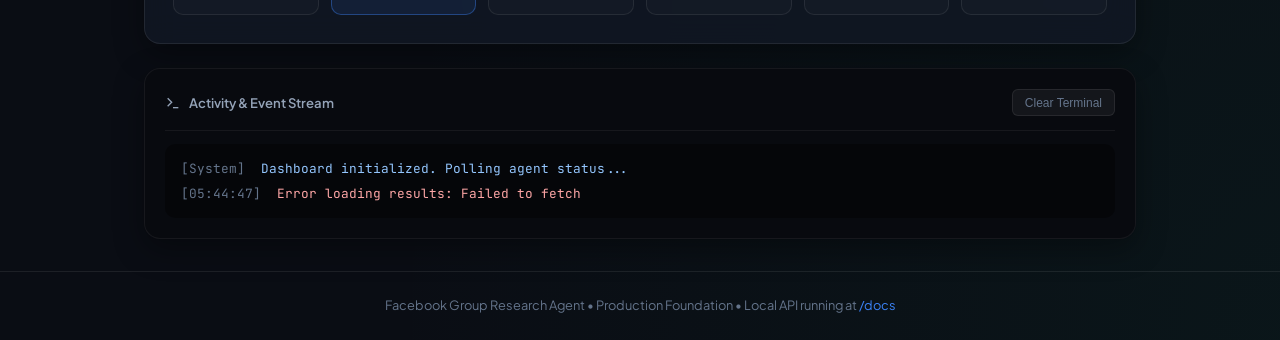
==== commit eb62a693: "feat: complete Supabase persistence and live database integration" ====
--- a/frontend/index.html
+++ b/frontend/index.html
@@ -34,6 +34,10 @@
           <span class="status-dot"></span>
           <span id="api-health-text">API Checking...</span>
         </div>
+        <div class="api-badge" id="db-health-badge" title="Supabase Database Persistence Status">
+          <span class="status-dot" id="db-status-dot"></span>
+          <span id="db-health-text">DB Checking...</span>
+        </div>
       </div>
     </header>
 
--- a/frontend/styles.css
+++ b/frontend/styles.css
@@ -143,12 +143,22 @@
   width: 8px;
   height: 8px;
   border-radius: 50%;
-  background-color: var(--accent-amber);
+  background-color: var(--text-dim);
 }
 
 .status-dot.active {
   background-color: var(--accent-green);
   box-shadow: 0 0 10px rgba(16, 185, 129, 0.8);
+}
+
+.status-dot.warning {
+  background-color: var(--accent-amber);
+  box-shadow: 0 0 10px rgba(245, 158, 11, 0.8);
+}
+
+.status-dot.error {
+  background-color: var(--accent-red);
+  box-shadow: 0 0 10px rgba(239, 68, 68, 0.8);
 }
 
 /* Main Container */
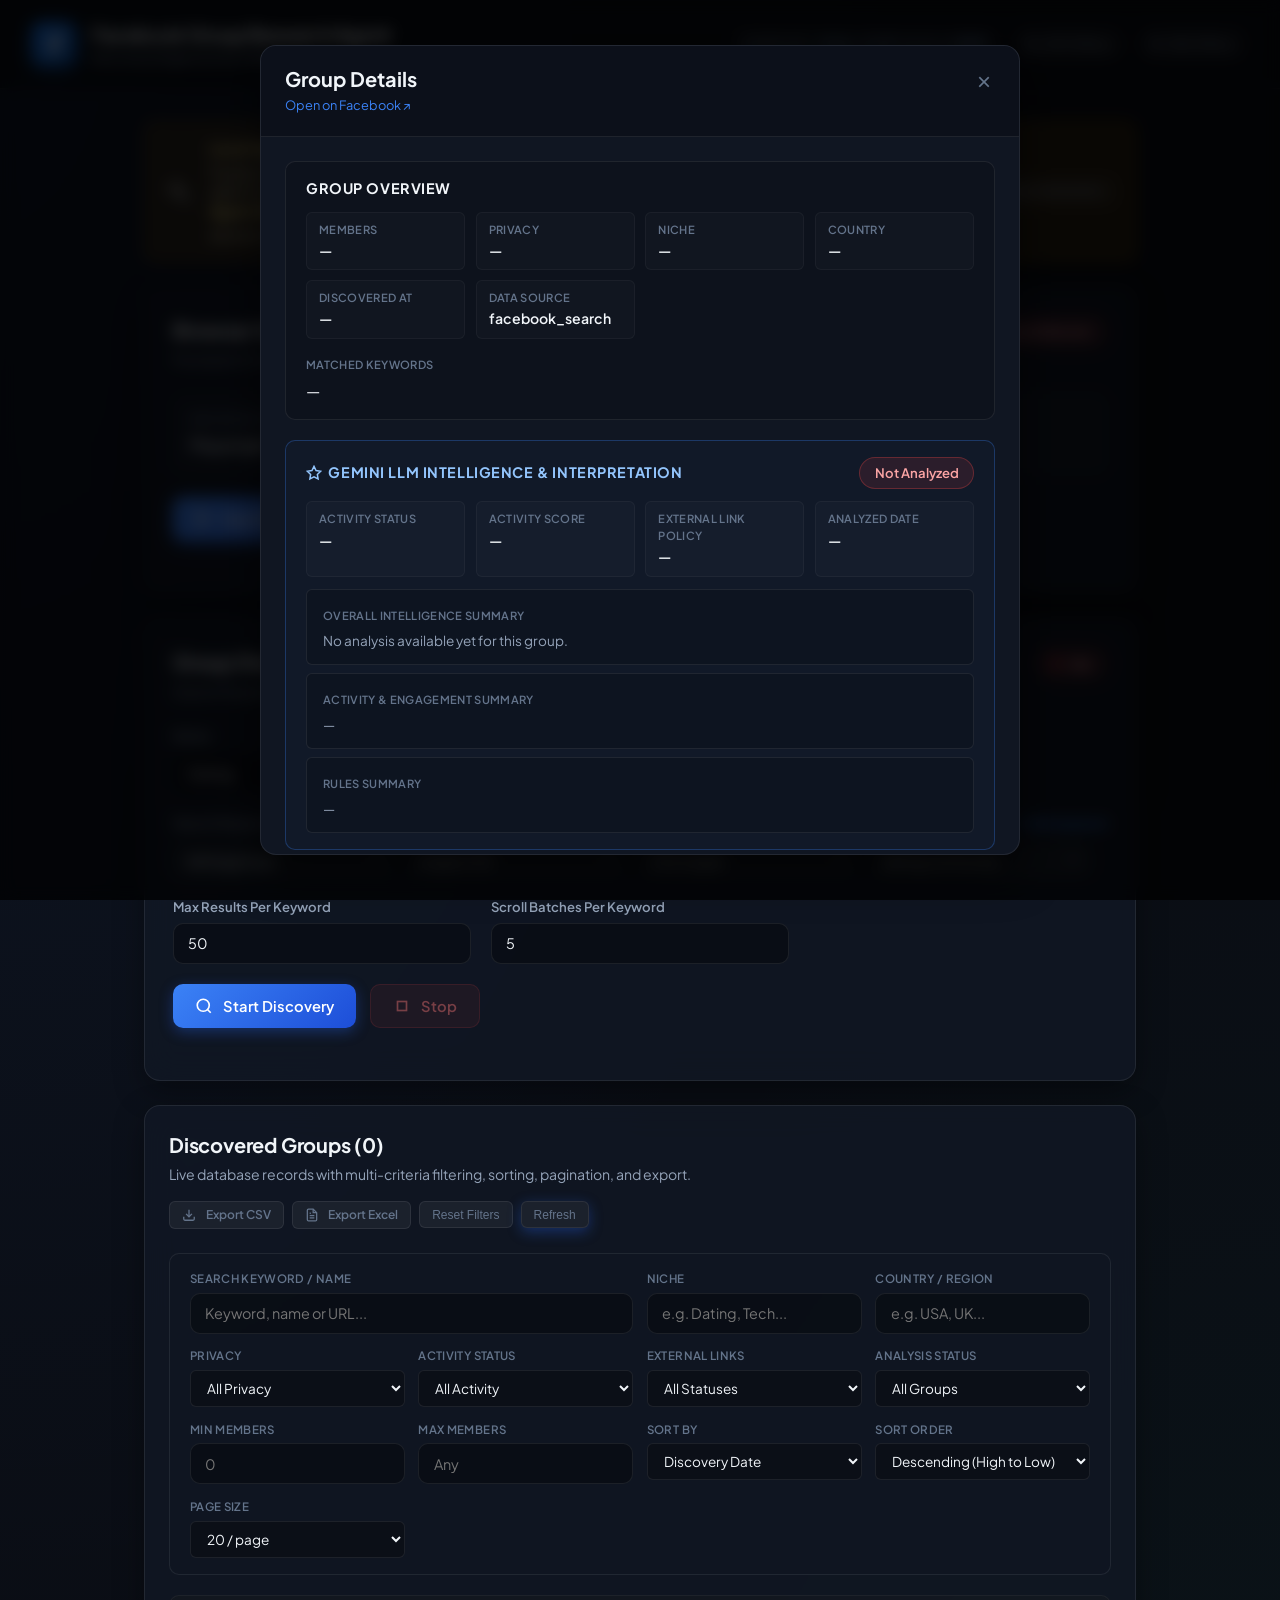
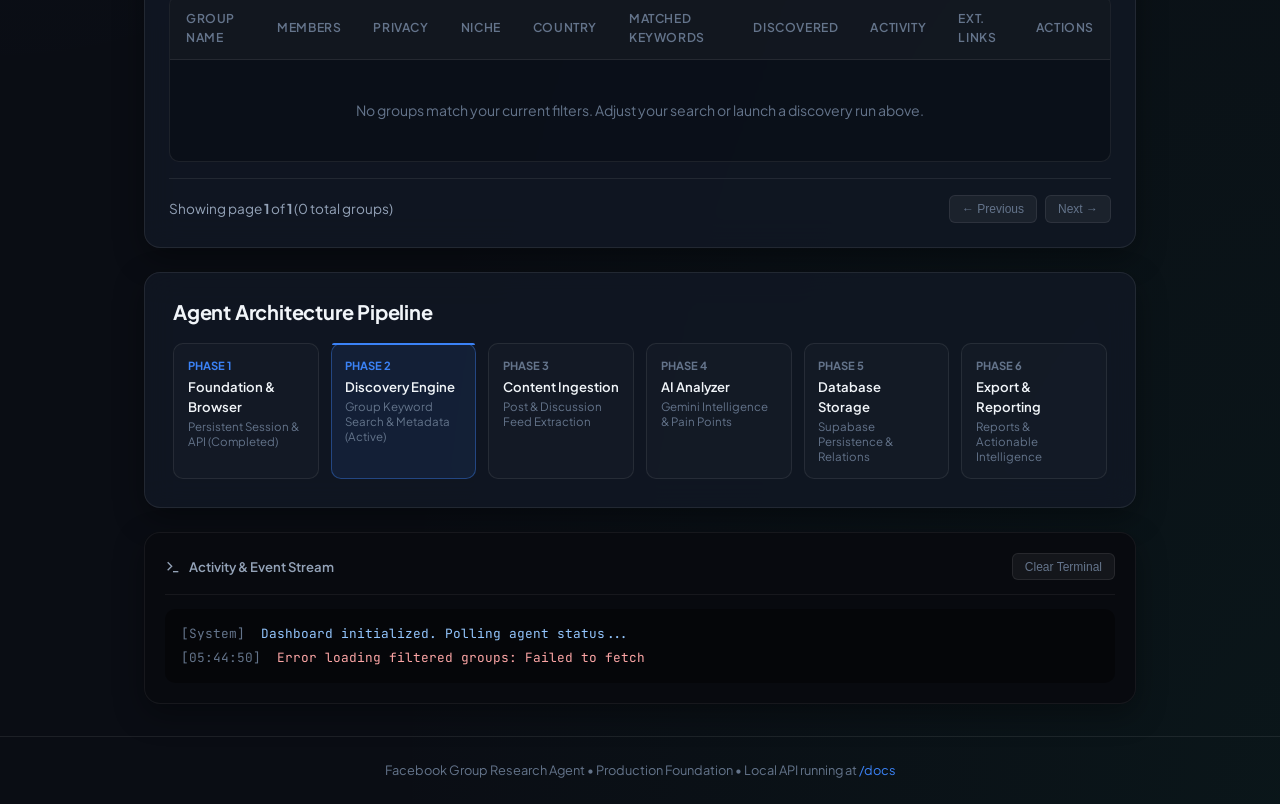
==== commit 351e0fea: "feat: implement dashboard filters, sorting, pagination, and CSV/Excel export" ====
--- a/frontend/index.html
+++ b/frontend/index.html
@@ -215,16 +215,127 @@
         </div>
       </section>
 
-      <!-- Discovered Groups Results Table -->
+      <!-- Discovered Groups Results Table & Filter Engine (Prompt 5) -->
       <section class="card results-card">
-        <div class="card-header">
+        <div class="card-header results-header">
           <div>
             <h2 class="card-title">Discovered Groups (<span id="results-count-badge">0</span>)</h2>
             <p class="card-description">
-              Deduplicated by canonical URL. All matching keywords preserved.
+              Live database records with multi-criteria filtering, sorting, pagination, and export.
             </p>
           </div>
-          <button id="btn-refresh-results" class="btn-sm">Refresh Table</button>
+          <div class="header-action-group">
+            <button id="btn-export-csv" class="btn btn-secondary btn-sm" title="Export current filtered results to CSV">
+              <svg width="14" height="14" viewBox="0 0 24 24" fill="none" stroke="currentColor" stroke-width="2.2">
+                <path d="M21 15v4a2 2 0 0 1-2 2H5a2 2 0 0 1-2-2v-4"></path>
+                <polyline points="7 10 12 15 17 10"></polyline>
+                <line x1="12" y1="15" x2="12" y2="3"></line>
+              </svg>
+              <span>Export CSV</span>
+            </button>
+            <button id="btn-export-excel" class="btn btn-secondary btn-sm" title="Export current filtered results to Excel (.xlsx)">
+              <svg width="14" height="14" viewBox="0 0 24 24" fill="none" stroke="currentColor" stroke-width="2.2">
+                <path d="M14 2H6a2 2 0 0 0-2 2v16a2 2 0 0 0 2 2h12a2 2 0 0 0 2-2V8z"></path>
+                <polyline points="14 2 14 8 20 8"></polyline>
+                <line x1="16" y1="13" x2="8" y2="13"></line>
+                <line x1="16" y1="17" x2="8" y2="17"></line>
+                <polyline points="10 9 9 9 8 9"></polyline>
+              </svg>
+              <span>Export Excel</span>
+            </button>
+            <button id="btn-reset-filters" class="btn-sm" title="Reset all filters to defaults">Reset Filters</button>
+            <button id="btn-refresh-results" class="btn-sm btn-primary">Refresh</button>
+          </div>
+        </div>
+
+        <!-- Filter Controls Panel -->
+        <div class="filters-panel">
+          <div class="filters-grid">
+            <div class="filter-item search-item">
+              <label for="filter-keyword">Search Keyword / Name</label>
+              <input type="text" id="filter-keyword" class="form-input" placeholder="Keyword, name or URL...">
+            </div>
+            <div class="filter-item">
+              <label for="filter-niche">Niche</label>
+              <input type="text" id="filter-niche" class="form-input" placeholder="e.g. Dating, Tech...">
+            </div>
+            <div class="filter-item">
+              <label for="filter-country">Country / Region</label>
+              <input type="text" id="filter-country" class="form-input" placeholder="e.g. USA, UK...">
+            </div>
+            <div class="filter-item">
+              <label for="filter-privacy">Privacy</label>
+              <select id="filter-privacy" class="form-select">
+                <option value="all">All Privacy</option>
+                <option value="Public">Public</option>
+                <option value="Private">Private</option>
+                <option value="Unknown">Unknown</option>
+              </select>
+            </div>
+
+            <div class="filter-item">
+              <label for="filter-activity">Activity Status</label>
+              <select id="filter-activity" class="form-select">
+                <option value="all">All Activity</option>
+                <option value="Active">Active</option>
+                <option value="Moderate">Moderate</option>
+                <option value="Inactive">Inactive</option>
+                <option value="Unknown">Unknown / Pending</option>
+              </select>
+            </div>
+            <div class="filter-item">
+              <label for="filter-external-link">External Links</label>
+              <select id="filter-external-link" class="form-select">
+                <option value="all">All Statuses</option>
+                <option value="Allowed">Allowed</option>
+                <option value="Restricted">Restricted</option>
+                <option value="Prohibited">Prohibited</option>
+                <option value="Unknown">Unknown</option>
+              </select>
+            </div>
+            <div class="filter-item">
+              <label for="filter-analyzed">Analysis Status</label>
+              <select id="filter-analyzed" class="form-select">
+                <option value="all">All Groups</option>
+                <option value="true">Analyzed</option>
+                <option value="false">Not Analyzed</option>
+              </select>
+            </div>
+            <div class="filter-item">
+              <label for="filter-min-members">Min Members</label>
+              <input type="number" id="filter-min-members" class="form-input" placeholder="0" min="0">
+            </div>
+            <div class="filter-item">
+              <label for="filter-max-members">Max Members</label>
+              <input type="number" id="filter-max-members" class="form-input" placeholder="Any" min="0">
+            </div>
+
+            <div class="filter-item">
+              <label for="filter-sort-by">Sort By</label>
+              <select id="filter-sort-by" class="form-select">
+                <option value="discovered_at">Discovery Date</option>
+                <option value="member_count">Member Count</option>
+                <option value="name">Group Name</option>
+                <option value="activity_status">Activity Status</option>
+              </select>
+            </div>
+            <div class="filter-item">
+              <label for="filter-sort-order">Sort Order</label>
+              <select id="filter-sort-order" class="form-select">
+                <option value="desc">Descending (High to Low)</option>
+                <option value="asc">Ascending (Low to High)</option>
+              </select>
+            </div>
+            <div class="filter-item">
+              <label for="filter-page-size">Page Size</label>
+              <select id="filter-page-size" class="form-select">
+                <option value="10">10 / page</option>
+                <option value="20" selected>20 / page</option>
+                <option value="50">50 / page</option>
+                <option value="100">100 / page</option>
+              </select>
+            </div>
+          </div>
         </div>
 
         <div class="table-container">
@@ -234,18 +345,157 @@
                 <th>Group Name</th>
                 <th>Members</th>
                 <th>Privacy</th>
+                <th>Niche</th>
+                <th>Country</th>
                 <th>Matched Keywords</th>
-                <th>Action</th>
+                <th>Discovered</th>
+                <th>Activity</th>
+                <th>Ext. Links</th>
+                <th>Actions</th>
               </tr>
             </thead>
             <tbody id="groups-table-body">
               <tr class="empty-row">
-                <td colspan="5">No groups discovered yet. Launch a discovery search above.</td>
+                <td colspan="10">No groups match your current filters. Adjust your search or launch a discovery run above.</td>
               </tr>
             </tbody>
           </table>
         </div>
+
+        <!-- Pagination Controls Bar -->
+        <div class="pagination-bar">
+          <div class="pagination-info">
+            Showing page <strong id="page-num">1</strong> of <strong id="page-total">1</strong>
+            (<span id="page-records-total">0</span> total groups)
+          </div>
+          <div class="pagination-actions">
+            <button id="btn-prev-page" class="btn-sm" disabled>&larr; Previous</button>
+            <button id="btn-next-page" class="btn-sm" disabled>Next &rarr;</button>
+          </div>
+        </div>
       </section>
+
+      <!-- Group Details Modal View (Prompt 5) -->
+      <div id="group-details-modal" class="modal-overlay hidden">
+        <div class="modal-dialog">
+          <div class="modal-header">
+            <div class="modal-title-area">
+              <h3 id="modal-group-name" class="modal-title">Group Details</h3>
+              <a id="modal-group-url" href="#" target="_blank" rel="noopener noreferrer" class="modal-url">Open on Facebook &nearr;</a>
+            </div>
+            <button id="modal-close-btn" class="modal-close" title="Close dialog">&times;</button>
+          </div>
+
+          <div class="modal-body">
+            <!-- Group Overview Details -->
+            <div class="detail-section">
+              <h4 class="detail-heading">Group Overview</h4>
+              <div class="detail-grid">
+                <div class="detail-box">
+                  <span class="detail-label">Members</span>
+                  <span id="modal-member-count" class="detail-val">—</span>
+                </div>
+                <div class="detail-box">
+                  <span class="detail-label">Privacy</span>
+                  <span id="modal-privacy" class="detail-val">—</span>
+                </div>
+                <div class="detail-box">
+                  <span class="detail-label">Niche</span>
+                  <span id="modal-niche" class="detail-val">—</span>
+                </div>
+                <div class="detail-box">
+                  <span class="detail-label">Country</span>
+                  <span id="modal-country" class="detail-val">—</span>
+                </div>
+                <div class="detail-box">
+                  <span class="detail-label">Discovered At</span>
+                  <span id="modal-discovered-at" class="detail-val">—</span>
+                </div>
+                <div class="detail-box">
+                  <span class="detail-label">Data Source</span>
+                  <span id="modal-source" class="detail-val">facebook_search</span>
+                </div>
+              </div>
+
+              <div style="margin-top: 0.75rem;">
+                <span class="detail-label">Matched Keywords</span>
+                <div id="modal-matched-keywords" class="keywords-badge-list" style="margin-top: 0.25rem;">—</div>
+              </div>
+            </div>
+
+            <!-- Gemini Analysis & Intelligence Section -->
+            <div class="detail-section gemini-section">
+              <div class="gemini-header">
+                <h4 class="detail-heading gemini-title">
+                  <svg width="16" height="16" viewBox="0 0 24 24" fill="none" stroke="currentColor" stroke-width="2.2">
+                    <path d="M12 2l3.09 6.26L22 9.27l-5 4.87 1.18 6.88L12 17.77l-6.18 3.25L7 14.14 2 9.27l6.91-1.01L12 2z"></path>
+                  </svg>
+                  Gemini LLM Intelligence &amp; Interpretation
+                </h4>
+                <span id="modal-analysis-badge" class="badge-status">Not Analyzed</span>
+              </div>
+
+              <div class="detail-grid" style="margin-bottom: 0.75rem;">
+                <div class="detail-box">
+                  <span class="detail-label">Activity Status</span>
+                  <span id="modal-activity-status" class="detail-val">—</span>
+                </div>
+                <div class="detail-box">
+                  <span class="detail-label">Activity Score</span>
+                  <span id="modal-activity-score" class="detail-val">—</span>
+                </div>
+                <div class="detail-box">
+                  <span class="detail-label">External Link Policy</span>
+                  <span id="modal-ext-link-status" class="detail-val">—</span>
+                </div>
+                <div class="detail-box">
+                  <span class="detail-label">Analyzed Date</span>
+                  <span id="modal-analyzed-at" class="detail-val">—</span>
+                </div>
+              </div>
+
+              <div class="summary-box">
+                <span class="detail-label">Overall Intelligence Summary</span>
+                <p id="modal-overall-summary" class="summary-text">No analysis available yet for this group.</p>
+              </div>
+
+              <div class="summary-box" style="margin-top: 0.5rem;">
+                <span class="detail-label">Activity & Engagement Summary</span>
+                <p id="modal-activity-summary" class="summary-text">—</p>
+              </div>
+
+              <div class="summary-box" style="margin-top: 0.5rem;">
+                <span class="detail-label">Rules Summary</span>
+                <p id="modal-rules-summary" class="summary-text">—</p>
+              </div>
+            </div>
+
+            <!-- Observed / Raw Evidence Section -->
+            <div class="detail-section evidence-section">
+              <h4 class="detail-heading">Observed &amp; Raw Evidence</h4>
+              <div class="summary-box">
+                <span class="detail-label">External Link Policy &amp; Evidence</span>
+                <p id="modal-ext-evidence" class="summary-text">—</p>
+              </div>
+
+              <div style="margin-top: 0.6rem;">
+                <span class="detail-label">Detected External URLs</span>
+                <div id="modal-external-urls" class="evidence-list" style="margin-top: 0.25rem;">None detected</div>
+              </div>
+
+              <div style="margin-top: 0.6rem;">
+                <span class="detail-label">Recent Posts Sample Evidence</span>
+                <div id="modal-recent-posts" class="evidence-list" style="margin-top: 0.25rem;">No post evidence recorded</div>
+              </div>
+
+              <details class="evidence-details" style="margin-top: 0.75rem;">
+                <summary class="detail-label" style="cursor: pointer;">Raw Evidence JSON Payload (Click to expand)</summary>
+                <pre id="modal-raw-json" class="raw-json-box">{}</pre>
+              </details>
+            </div>
+          </div>
+        </div>
+      </div>
 
       <!-- Architecture Pipeline Roadmap -->
       <section class="card roadmap-card">
--- a/frontend/styles.css
+++ b/frontend/styles.css
@@ -863,3 +863,378 @@
   background: rgba(59, 130, 246, 0.22);
   color: #60a5fa;
 }
+
+/* ==============================================================================
+   Prompt 5: Filters, Pagination, Export & Group Details Modal
+   ============================================================================== */
+
+.results-header {
+  flex-wrap: wrap;
+  gap: 1rem;
+}
+
+.header-action-group {
+  display: flex;
+  align-items: center;
+  gap: 0.5rem;
+  flex-wrap: wrap;
+}
+
+.filters-panel {
+  background: rgba(16, 22, 34, 0.6);
+  border: 1px solid var(--border-subtle);
+  border-radius: var(--radius-md);
+  padding: 1rem 1.25rem;
+  margin-bottom: 1.25rem;
+}
+
+.filters-grid {
+  display: grid;
+  grid-template-columns: repeat(auto-fill, minmax(180px, 1fr));
+  gap: 0.85rem;
+}
+
+.filter-item {
+  display: flex;
+  flex-direction: column;
+  gap: 0.35rem;
+}
+
+.filter-item.search-item {
+  grid-column: span 2;
+}
+
+@media (max-width: 640px) {
+  .filter-item.search-item {
+    grid-column: span 1;
+  }
+}
+
+.filter-item label {
+  font-size: 0.72rem;
+  font-weight: 600;
+  text-transform: uppercase;
+  color: var(--text-dim);
+  letter-spacing: 0.03em;
+}
+
+.form-select {
+  background-color: rgba(10, 13, 20, 0.7);
+  border: 1px solid var(--border-subtle);
+  color: var(--text-main);
+  padding: 0.5rem 0.75rem;
+  border-radius: var(--radius-sm);
+  font-family: var(--font-sans);
+  font-size: 0.85rem;
+  outline: none;
+  cursor: pointer;
+  transition: var(--transition);
+}
+
+.form-select:focus {
+  border-color: var(--accent-blue);
+  box-shadow: 0 0 0 2px rgba(59, 130, 246, 0.2);
+}
+
+.form-select option {
+  background-color: var(--bg-secondary);
+  color: var(--text-main);
+}
+
+.pagination-bar {
+  display: flex;
+  justify-content: space-between;
+  align-items: center;
+  margin-top: 1rem;
+  padding-top: 1rem;
+  border-top: 1px solid var(--border-subtle);
+  flex-wrap: wrap;
+  gap: 0.75rem;
+}
+
+.pagination-info {
+  font-size: 0.85rem;
+  color: var(--text-muted);
+}
+
+.pagination-actions {
+  display: flex;
+  align-items: center;
+  gap: 0.5rem;
+}
+
+/* Activity Badges */
+.badge-activity {
+  display: inline-block;
+  padding: 0.2rem 0.55rem;
+  border-radius: 9999px;
+  font-size: 0.75rem;
+  font-weight: 600;
+  text-align: center;
+}
+
+.badge-activity.active {
+  background: rgba(16, 185, 129, 0.15);
+  color: #34d399;
+  border: 1px solid rgba(16, 185, 129, 0.3);
+}
+
+.badge-activity.moderate {
+  background: rgba(59, 130, 246, 0.15);
+  color: #60a5fa;
+  border: 1px solid rgba(59, 130, 246, 0.3);
+}
+
+.badge-activity.inactive {
+  background: rgba(239, 68, 68, 0.15);
+  color: #f87171;
+  border: 1px solid rgba(239, 68, 68, 0.3);
+}
+
+.badge-activity.unknown {
+  background: rgba(255, 255, 255, 0.05);
+  color: var(--text-dim);
+  border: 1px solid var(--border-subtle);
+}
+
+/* External Link Badges */
+.badge-ext-link {
+  display: inline-block;
+  padding: 0.2rem 0.55rem;
+  border-radius: 4px;
+  font-size: 0.75rem;
+  font-weight: 500;
+}
+
+.badge-ext-link.allowed {
+  background: rgba(16, 185, 129, 0.12);
+  color: #a7f3d0;
+}
+
+.badge-ext-link.restricted {
+  background: rgba(245, 158, 11, 0.12);
+  color: #fde68a;
+}
+
+.badge-ext-link.prohibited {
+  background: rgba(239, 68, 68, 0.12);
+  color: #fca5a5;
+}
+
+.badge-ext-link.unknown {
+  background: rgba(255, 255, 255, 0.04);
+  color: var(--text-dim);
+}
+
+.btn-detail {
+  background: rgba(255, 255, 255, 0.06);
+  color: var(--text-main);
+  border: 1px solid var(--border-subtle);
+  border-radius: var(--radius-sm);
+  padding: 0.35rem 0.65rem;
+  font-size: 0.78rem;
+  font-weight: 500;
+  cursor: pointer;
+  transition: var(--transition);
+}
+
+.btn-detail:hover {
+  background: rgba(59, 130, 246, 0.15);
+  border-color: var(--accent-blue);
+  color: #93c5fd;
+}
+
+/* Modal Overlay & Dialog */
+.modal-overlay {
+  position: fixed;
+  inset: 0;
+  background: rgba(0, 0, 0, 0.75);
+  backdrop-filter: blur(8px);
+  display: flex;
+  align-items: center;
+  justify-content: center;
+  z-index: 1000;
+  padding: 1rem;
+}
+
+.modal-dialog {
+  background: var(--bg-secondary);
+  border: 1px solid var(--border-subtle);
+  border-radius: var(--radius-lg);
+  max-width: 760px;
+  width: 100%;
+  max-height: 90vh;
+  display: flex;
+  flex-direction: column;
+  box-shadow: 0 20px 40px rgba(0, 0, 0, 0.5);
+  overflow: hidden;
+  animation: modalFadeIn 0.2s ease-out;
+}
+
+@keyframes modalFadeIn {
+  from { opacity: 0; transform: scale(0.96); }
+  to { opacity: 1; transform: scale(1); }
+}
+
+.modal-header {
+  padding: 1.25rem 1.5rem;
+  border-bottom: 1px solid var(--border-subtle);
+  display: flex;
+  justify-content: space-between;
+  align-items: flex-start;
+  gap: 1rem;
+  background: rgba(10, 13, 20, 0.6);
+}
+
+.modal-title-area {
+  flex: 1;
+}
+
+.modal-title {
+  font-size: 1.25rem;
+  font-weight: 700;
+  color: var(--text-main);
+  line-height: 1.3;
+}
+
+.modal-url {
+  display: inline-block;
+  margin-top: 0.25rem;
+  color: var(--accent-blue);
+  font-size: 0.8rem;
+  text-decoration: none;
+}
+
+.modal-url:hover {
+  text-decoration: underline;
+}
+
+.modal-close {
+  background: transparent;
+  border: none;
+  color: var(--text-dim);
+  font-size: 1.5rem;
+  line-height: 1;
+  cursor: pointer;
+  padding: 0.25rem;
+  transition: var(--transition);
+}
+
+.modal-close:hover {
+  color: var(--text-main);
+}
+
+.modal-body {
+  padding: 1.5rem;
+  overflow-y: auto;
+  display: flex;
+  flex-direction: column;
+  gap: 1.25rem;
+}
+
+.detail-section {
+  background: rgba(10, 13, 20, 0.4);
+  border: 1px solid var(--border-subtle);
+  border-radius: var(--radius-md);
+  padding: 1rem 1.25rem;
+}
+
+.detail-heading {
+  font-size: 0.9rem;
+  font-weight: 700;
+  color: var(--text-main);
+  margin-bottom: 0.75rem;
+  text-transform: uppercase;
+  letter-spacing: 0.04em;
+}
+
+.gemini-section {
+  border-color: rgba(59, 130, 246, 0.3);
+  background: rgba(59, 130, 246, 0.03);
+}
+
+.gemini-header {
+  display: flex;
+  justify-content: space-between;
+  align-items: center;
+  margin-bottom: 0.75rem;
+}
+
+.gemini-title {
+  display: flex;
+  align-items: center;
+  gap: 0.4rem;
+  color: #93c5fd;
+  margin-bottom: 0;
+}
+
+.evidence-section {
+  border-color: rgba(16, 185, 129, 0.25);
+}
+
+.detail-grid {
+  display: grid;
+  grid-template-columns: repeat(auto-fill, minmax(140px, 1fr));
+  gap: 0.65rem;
+}
+
+.detail-box {
+  display: flex;
+  flex-direction: column;
+  background: rgba(255, 255, 255, 0.02);
+  padding: 0.5rem 0.75rem;
+  border-radius: var(--radius-sm);
+  border: 1px solid rgba(255, 255, 255, 0.04);
+}
+
+.detail-label {
+  font-size: 0.7rem;
+  font-weight: 600;
+  color: var(--text-dim);
+  text-transform: uppercase;
+  letter-spacing: 0.03em;
+}
+
+.detail-val {
+  font-size: 0.88rem;
+  font-weight: 600;
+  color: var(--text-main);
+  margin-top: 0.15rem;
+}
+
+.summary-box {
+  background: rgba(0, 0, 0, 0.2);
+  border: 1px solid var(--border-subtle);
+  border-radius: var(--radius-sm);
+  padding: 0.75rem 1rem;
+}
+
+.summary-text {
+  font-size: 0.85rem;
+  color: var(--text-muted);
+  line-height: 1.5;
+  margin-top: 0.35rem;
+}
+
+.evidence-list {
+  font-size: 0.82rem;
+  color: var(--text-muted);
+  background: rgba(0, 0, 0, 0.25);
+  border-radius: var(--radius-sm);
+  padding: 0.5rem 0.75rem;
+  font-family: var(--font-mono);
+  word-break: break-all;
+}
+
+.raw-json-box {
+  font-family: var(--font-mono);
+  font-size: 0.76rem;
+  background: #080b11;
+  color: #7dd3fc;
+  padding: 0.75rem 1rem;
+  border-radius: var(--radius-sm);
+  overflow-x: auto;
+  margin-top: 0.5rem;
+  border: 1px solid var(--border-subtle);
+}
+
